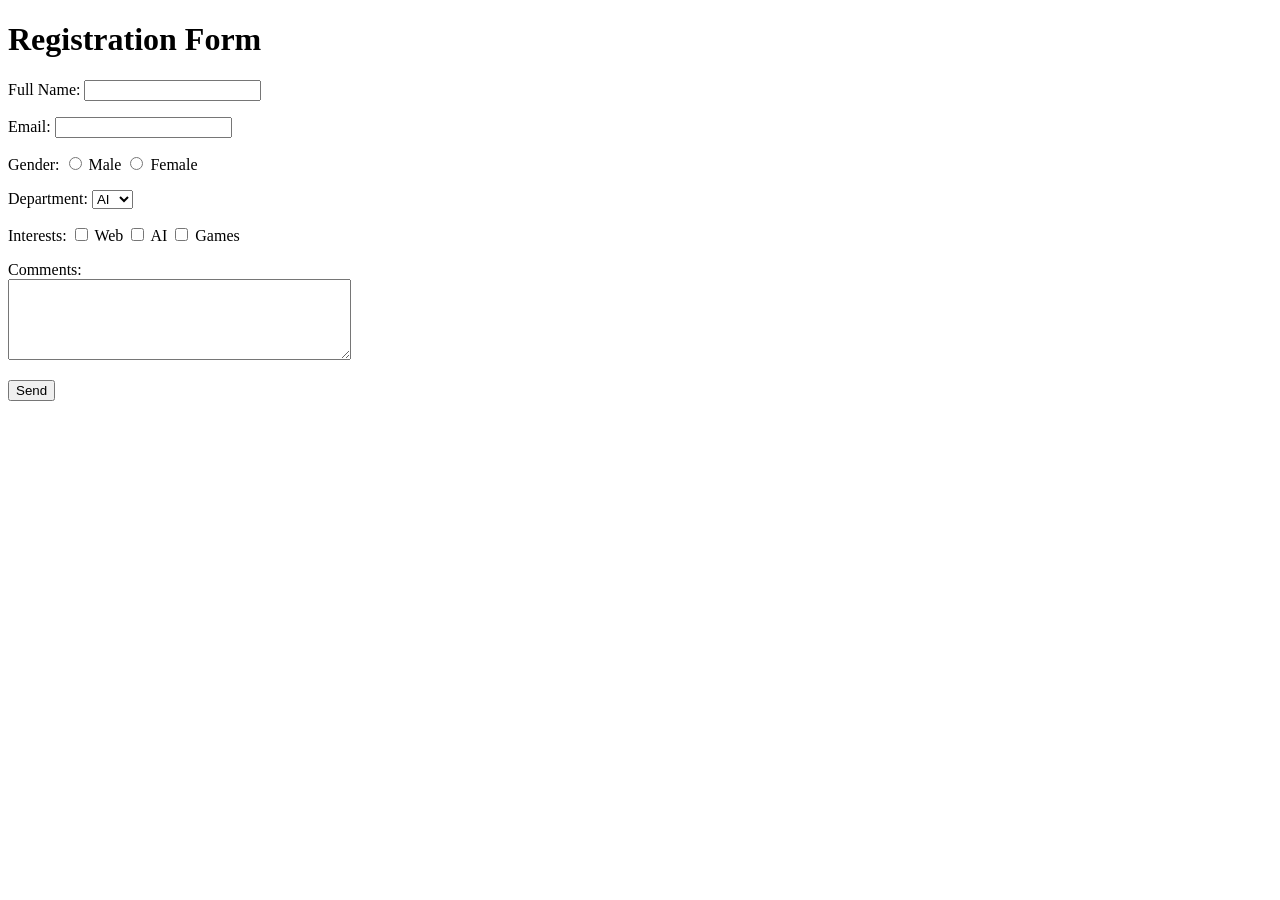
==== form.html @ 8c94f2c5 "Add files via upload" ====
<!DOCTYPE html>
<html lang="en">
<head>
    <meta charset="UTF-8">
    <meta name="viewport" content="width=device-width, initial-scale=1.0">
    <title>Registration Form</title>
</head>
<body>
    <h1>Registration Form</h1>
 
  <form action="thanks.html" method="get">
 
    <p>
      <label for="fullname">Full Name:</label>
      <input type="text" id="fullname" name="fullname" required>
    </p>
 
    <p>
      <label for="email">Email:</label>
      <input type="email" id="email" name="email" required>
    </p>
 
    <p>
      Gender:
      <input type="radio" id="male" name="gender" value="Male">
      <label for="male">Male</label>
      <input type="radio" id="female" name="gender" value="Female">
      <label for="female">Female</label>
    </p>
 
    <p>
      <label for="department">Department:</label>
      <select id="department" name="department">
        <option value="AI">AI</option>
        <option value="CS">CS</option>
        <option value="SE">SE</option>
        <option value="EE">EE</option>
      </select>
    </p>
 
    <p>
      Interests:
      <input type="checkbox" id="web" name="interests" value="Web">
      <label for="web">Web</label>
      <input type="checkbox" id="ai" name="interests" value="AI">
      <label for="ai">AI</label>
      <input type="checkbox" id="games" name="interests" value="Games">
      <label for="games">Games</label>
    </p>
 
    <p>
      <label for="comments">Comments:</label><br>
      <textarea id="comments" name="comments" rows="5" cols="40"></textarea>
    </p>
 
    <p>
      <button type="submit">Send</button>
    </p>
 
  </form>
 
</body>
</html>
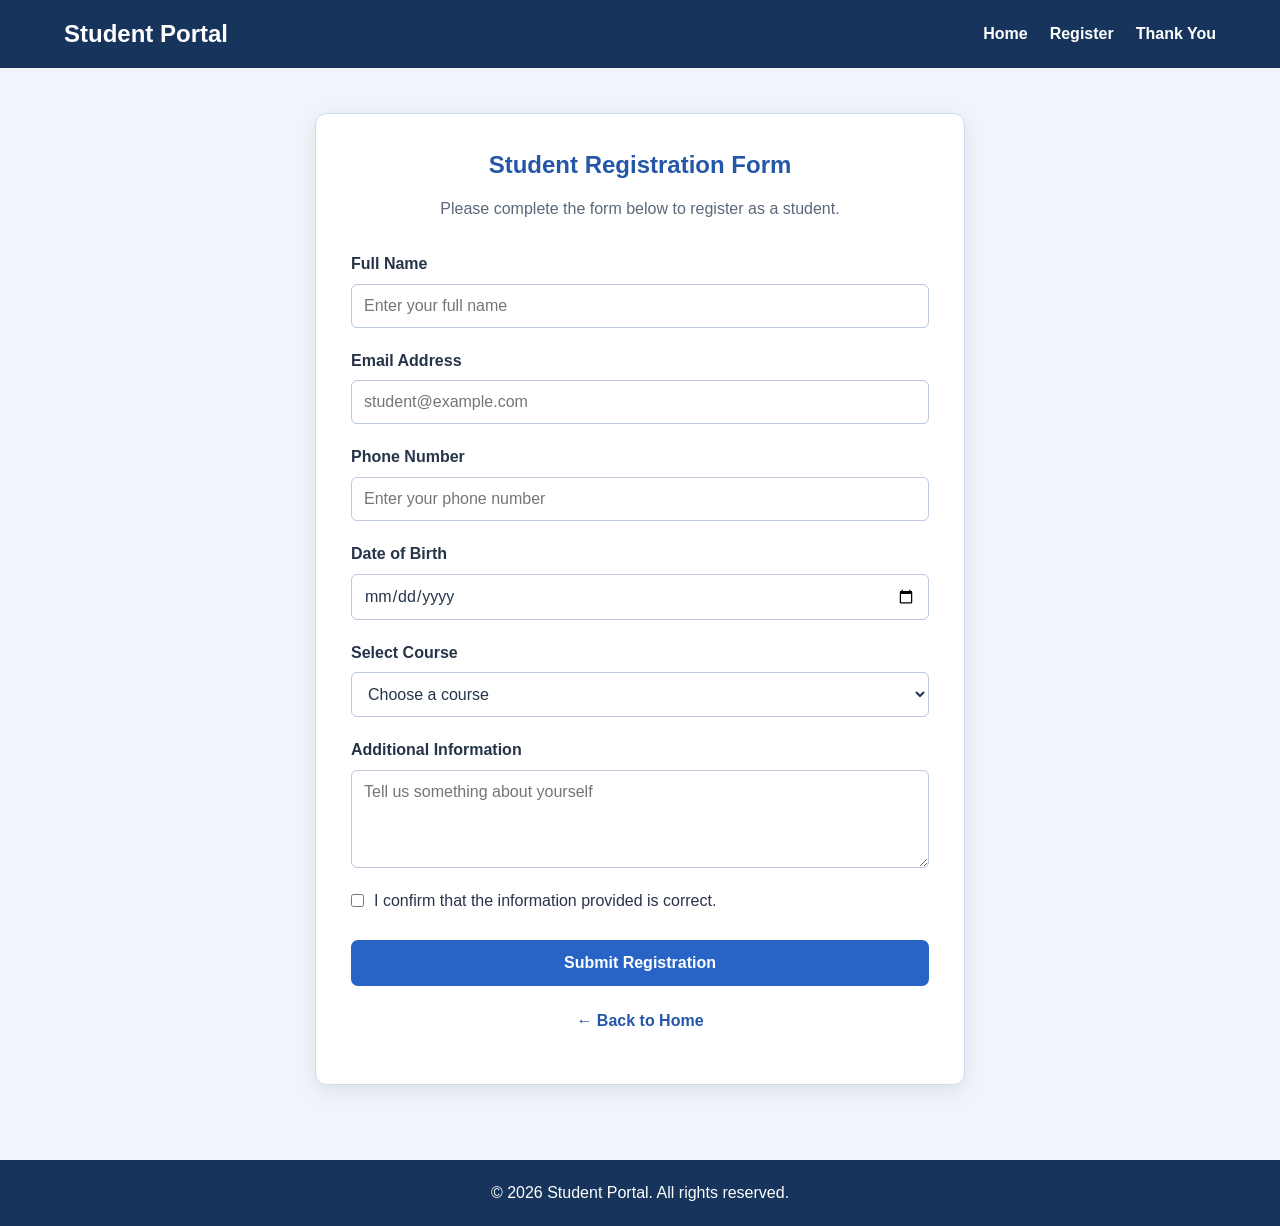
==== commit a53b6654: "Add files via upload" ====
--- a/form.html
+++ b/form.html
@@ -1,63 +1,132 @@
+
 <!DOCTYPE html>
 <html lang="en">
 <head>
     <meta charset="UTF-8">
     <meta name="viewport" content="width=device-width, initial-scale=1.0">
-    <title>Registration Form</title>
+    <title>Student Registration</title>
+
+    <!-- External CSS -->
+    <link rel="stylesheet" href="styles.css">
 </head>
 <body>
-    <h1>Registration Form</h1>
- 
-  <form action="thanks.html" method="get">
- 
-    <p>
-      <label for="fullname">Full Name:</label>
-      <input type="text" id="fullname" name="fullname" required>
-    </p>
- 
-    <p>
-      <label for="email">Email:</label>
-      <input type="email" id="email" name="email" required>
-    </p>
- 
-    <p>
-      Gender:
-      <input type="radio" id="male" name="gender" value="Male">
-      <label for="male">Male</label>
-      <input type="radio" id="female" name="gender" value="Female">
-      <label for="female">Female</label>
-    </p>
- 
-    <p>
-      <label for="department">Department:</label>
-      <select id="department" name="department">
-        <option value="AI">AI</option>
-        <option value="CS">CS</option>
-        <option value="SE">SE</option>
-        <option value="EE">EE</option>
-      </select>
-    </p>
- 
-    <p>
-      Interests:
-      <input type="checkbox" id="web" name="interests" value="Web">
-      <label for="web">Web</label>
-      <input type="checkbox" id="ai" name="interests" value="AI">
-      <label for="ai">AI</label>
-      <input type="checkbox" id="games" name="interests" value="Games">
-      <label for="games">Games</label>
-    </p>
- 
-    <p>
-      <label for="comments">Comments:</label><br>
-      <textarea id="comments" name="comments" rows="5" cols="40"></textarea>
-    </p>
- 
-    <p>
-      <button type="submit">Send</button>
-    </p>
- 
-  </form>
- 
+
+    <header class="site-header">
+        <nav class="navbar">
+            <a href="index.html" class="logo">Student Portal</a>
+            <div class="nav-links">
+                <a href="index.html">Home</a>
+                <a href="form.html">Register</a>
+                <a href="thanks.html">Thank You</a>
+            </div>
+        </nav>
+    </header>
+
+    <main class="form-page">
+        <section class="form-container">
+            <!-- Inline CSS -->
+            <h1 style="color: #2457a7; text-align: center;">
+                Student Registration Form
+            </h1>
+
+            <p class="form-description">
+                Please complete the form below to register as a student.
+            </p>
+
+            <form action="thanks.html" method="get">
+                <div class="form-group">
+                    <label for="fullname">Full Name</label>
+                    <input
+                        type="text"
+                        id="fullname"
+                        name="fullname"
+                        placeholder="Enter your full name"
+                        autocomplete="name"
+                        required
+                    >
+                </div>
+
+                <div class="form-group">
+                    <label for="email">Email Address</label>
+                    <input
+                        type="email"
+                        id="email"
+                        name="email"
+                        placeholder="student@example.com"
+                        autocomplete="email"
+                        required
+                    >
+                </div>
+
+                <div class="form-group">
+                    <label for="phone">Phone Number</label>
+                    <input
+                        type="tel"
+                        id="phone"
+                        name="phone"
+                        placeholder="Enter your phone number"
+                        autocomplete="tel"
+                        required
+                    >
+                </div>
+
+                <div class="form-group">
+                    <label for="dob">Date of Birth</label>
+                    <input
+                        type="date"
+                        id="dob"
+                        name="dob"
+                        required
+                    >
+                </div>
+
+                <div class="form-group">
+                    <label for="course">Select Course</label>
+                    <select id="course" name="course" required>
+                        <option value="">Choose a course</option>
+                        <option value="computer-science">Computer Science</option>
+                        <option value="business">Business Administration</option>
+                        <option value="engineering">Engineering</option>
+                        <option value="arts">Arts and Humanities</option>
+                    </select>
+                </div>
+
+                <div class="form-group">
+                    <label for="message">Additional Information</label>
+                    <textarea
+                        id="message"
+                        name="message"
+                        rows="4"
+                        placeholder="Tell us something about yourself"
+                    ></textarea>
+                </div>
+
+                <div class="form-group checkbox-group">
+                    <input
+                        type="checkbox"
+                        id="agreement"
+                        name="agreement"
+                        required
+                    >
+                    <label for="agreement">
+                        I confirm that the information provided is correct.
+                    </label>
+                </div>
+
+                <button type="submit" class="btn submit-btn">
+                    Submit Registration
+                </button>
+            </form>
+
+            <p class="back-link">
+                <a href="index.html">← Back to Home</a>
+            </p>
+        </section>
+    </main>
+
+    <footer class="site-footer">
+        <p>&copy; 2026 Student Portal. All rights reserved.</p>
+    </footer>
+
 </body>
-</html>+</html>
--- a/styles.css
+++ b/styles.css
@@ -0,0 +1,419 @@
+
+/* =================================
+   1. Global styles
+================================= */
+
+* {
+    box-sizing: border-box;
+    margin: 0;
+    padding: 0;
+}
+
+body {
+    font-family: Arial, Helvetica, sans-serif;
+    background-color: #f1f5fb;
+    color: #263449;
+    line-height: 1.6;
+}
+
+a {
+    text-decoration: none;
+}
+
+h1, h2, h3 {
+    line-height: 1.3;
+    margin-bottom: 15px;
+}
+
+p {
+    margin-bottom: 15px;
+}
+
+.section-container {
+    width: 90%;
+    max-width: 1100px;
+    margin: 0 auto;
+    padding: 45px 0;
+}
+
+/* =================================
+   2. Header and navigation
+================================= */
+
+.site-header {
+    background-color: #17345d;
+    color: white;
+    padding: 15px 5%;
+}
+
+.navbar {
+    display: flex;
+    align-items: center;
+    justify-content: space-between;
+    gap: 20px;
+    flex-wrap: wrap;
+}
+
+.logo {
+    color: white;
+    font-size: 24px;
+    font-weight: bold;
+}
+
+.nav-links {
+    display: flex;
+    align-items: center;
+    gap: 22px;
+    flex-wrap: wrap;
+}
+
+.nav-links a {
+    color: white;
+    font-weight: bold;
+    transition: color 0.3s ease;
+}
+
+.nav-links a:hover {
+    color: #9ec5ff;
+}
+
+/* =================================
+   3. Home page banner
+================================= */
+
+.hero {
+    min-height: 380px;
+    padding: 70px 20px;
+    display: flex;
+    justify-content: center;
+    align-items: center;
+    text-align: center;
+    color: white;
+
+    background-image:
+        linear-gradient(
+            rgba(15, 35, 65, 0.72),
+            rgba(15, 35, 65, 0.72)
+        ),
+        url("https://images.unsplash.com/photo-1523050854058-8df90110c9f1?auto=format&fit=crop&w=1600&q=85");
+
+    background-size: cover;
+    background-position: center;
+}
+
+.hero-content {
+    max-width: 750px;
+}
+
+.hero h1 {
+    font-size: clamp(30px, 5vw, 46px);
+}
+
+.hero p {
+    font-size: 18px;
+}
+
+/* =================================
+   4. Buttons
+================================= */
+
+.btn {
+    display: inline-block;
+    background-color: #2864c5;
+    color: white;
+    padding: 12px 24px;
+    border: 2px solid #2864c5;
+    border-radius: 7px;
+    font-size: 16px;
+    font-weight: bold;
+    cursor: pointer;
+    text-align: center;
+    transition: background-color 0.3s ease;
+}
+
+.btn:hover {
+    background-color: #194b99;
+    border-color: #194b99;
+}
+
+.btn-secondary {
+    background-color: white;
+    color: #2457a7;
+}
+
+.btn-secondary:hover {
+    background-color: #e8f0ff;
+    color: #17345d;
+    border-color: #2457a7;
+}
+
+/* =================================
+   5. Introduction and feature cards
+================================= */
+
+.home-intro {
+    padding: 40px 20px;
+    max-width: 850px;
+    margin: 0 auto;
+}
+
+.home-intro h2,
+.section-title {
+    color: #17345d;
+}
+
+.card-grid {
+    display: grid;
+    grid-template-columns: repeat(3, minmax(0, 1fr));
+    gap: 24px;
+    margin-top: 25px;
+}
+
+.feature-card {
+    position: relative;
+    background-color: white;
+    border: 1px solid #d6e0ef;
+    border-radius: 12px;
+    padding: 30px 22px;
+    box-shadow: 0 5px 15px rgba(25, 52, 93, 0.08);
+    transition: transform 0.3s ease,
+                box-shadow 0.3s ease;
+}
+
+.feature-card:hover {
+    transform: translateY(-5px);
+    box-shadow: 0 10px 24px rgba(25, 52, 93, 0.15);
+}
+
+.feature-card h3 {
+    color: #2457a7;
+}
+
+/* Positioned badge inside the first card */
+
+.badge {
+    position: absolute;
+    top: -12px;
+    right: 15px;
+    background-color: #f0b429;
+    color: #263449;
+    padding: 4px 12px;
+    border-radius: 20px;
+    font-size: 12px;
+    font-weight: bold;
+}
+
+/* =================================
+   6. Student profile image
+================================= */
+
+.profile-section {
+    text-align: center;
+    background-color: #e4edfb;
+    padding: 45px 20px;
+    margin-top: 20px;
+}
+
+.profile-image {
+    width: 150px;
+    height: 150px;
+    border-radius: 50%;
+    object-fit: cover;
+    border: 5px solid white;
+    box-shadow: 0 4px 12px rgba(0, 0, 0, 0.15);
+    margin-bottom: 20px;
+}
+
+.profile-section h2 {
+    color: #17345d;
+}
+
+/* =================================
+   7. Registration form
+================================= */
+
+.form-page {
+    padding: 45px 15px;
+}
+
+.form-container {
+    max-width: 650px;
+    margin: 0 auto;
+    padding: 35px;
+    background-color: white;
+    border: 1px solid #cfdaeb;
+    border-radius: 12px;
+    box-shadow: 0 6px 22px rgba(25, 52, 93, 0.1);
+}
+
+.form-description {
+    text-align: center;
+    color: #5b687a;
+    margin-bottom: 30px;
+}
+
+.form-group {
+    display: flex;
+    flex-direction: column;
+    margin-bottom: 20px;
+}
+
+.form-group label {
+    font-weight: bold;
+    margin-bottom: 7px;
+    color: #263449;
+}
+
+.form-group input,
+.form-group select,
+.form-group textarea {
+    width: 100%;
+    padding: 12px;
+    font-family: inherit;
+    font-size: 16px;
+    color: #263449;
+    background-color: #fff;
+    border: 1px solid #bdcadd;
+    border-radius: 6px;
+}
+
+.form-group input:focus,
+.form-group select:focus,
+.form-group textarea:focus {
+    outline: 2px solid #8ab4f8;
+    border-color: #2864c5;
+}
+
+.form-group textarea {
+    resize: vertical;
+}
+
+/* Checkbox alignment */
+
+.form-group.checkbox-group {
+    flex-direction: row;
+    align-items: flex-start;
+    gap: 10px;
+}
+
+.checkbox-group input {
+    width: auto;
+    margin-top: 6px;
+}
+
+.checkbox-group label {
+    font-weight: normal;
+}
+
+.submit-btn {
+    width: 100%;
+}
+
+.back-link {
+    text-align: center;
+    margin-top: 22px;
+}
+
+.back-link a {
+    color: #2457a7;
+    font-weight: bold;
+}
+
+.back-link a:hover {
+    text-decoration: underline;
+}
+
+/* =================================
+   8. Thank-you page
+================================= */
+
+.thank-you-page {
+    min-height: 70vh;
+    padding: 50px 20px;
+    display: flex;
+    justify-content: center;
+    align-items: center;
+}
+
+.thank-you-card {
+    max-width: 700px;
+    width: 100%;
+    padding: 45px 30px;
+    text-align: center;
+    background-color: white;
+    border: 1px solid #d6e0ef;
+    border-radius: 14px;
+    box-shadow: 0 6px 22px rgba(25, 52, 93, 0.1);
+}
+
+.thank-you-card h1 {
+    color: #24734a;
+}
+
+.thank-you-actions {
+    display: flex;
+    justify-content: center;
+    gap: 15px;
+    flex-wrap: wrap;
+    margin-top: 25px;
+}
+
+/* =================================
+   9. Footer
+================================= */
+
+.site-footer {
+    background-color: #17345d;
+    color: white;
+    text-align: center;
+    padding: 20px;
+    margin-top: 30px;
+}
+
+.site-footer p {
+    margin: 0;
+}
+
+/* =================================
+   10. Responsive design
+================================= */
+
+@media (max-width: 768px) {
+    .navbar {
+        flex-direction: column;
+        text-align: center;
+    }
+
+    .nav-links {
+        justify-content: center;
+        gap: 15px;
+    }
+
+    .card-grid {
+        grid-template-columns: 1fr;
+    }
+
+    .hero {
+        min-height: 320px;
+        padding: 50px 20px;
+    }
+
+    .form-container {
+        padding: 25px 18px;
+    }
+}
+
+@media (max-width: 420px) {
+    .nav-links {
+        gap: 10px;
+        font-size: 14px;
+    }
+
+    .thank-you-actions {
+        flex-direction: column;
+    }
+
+    .thank-you-actions .btn {
+        width: 100%;
+    }
+}
